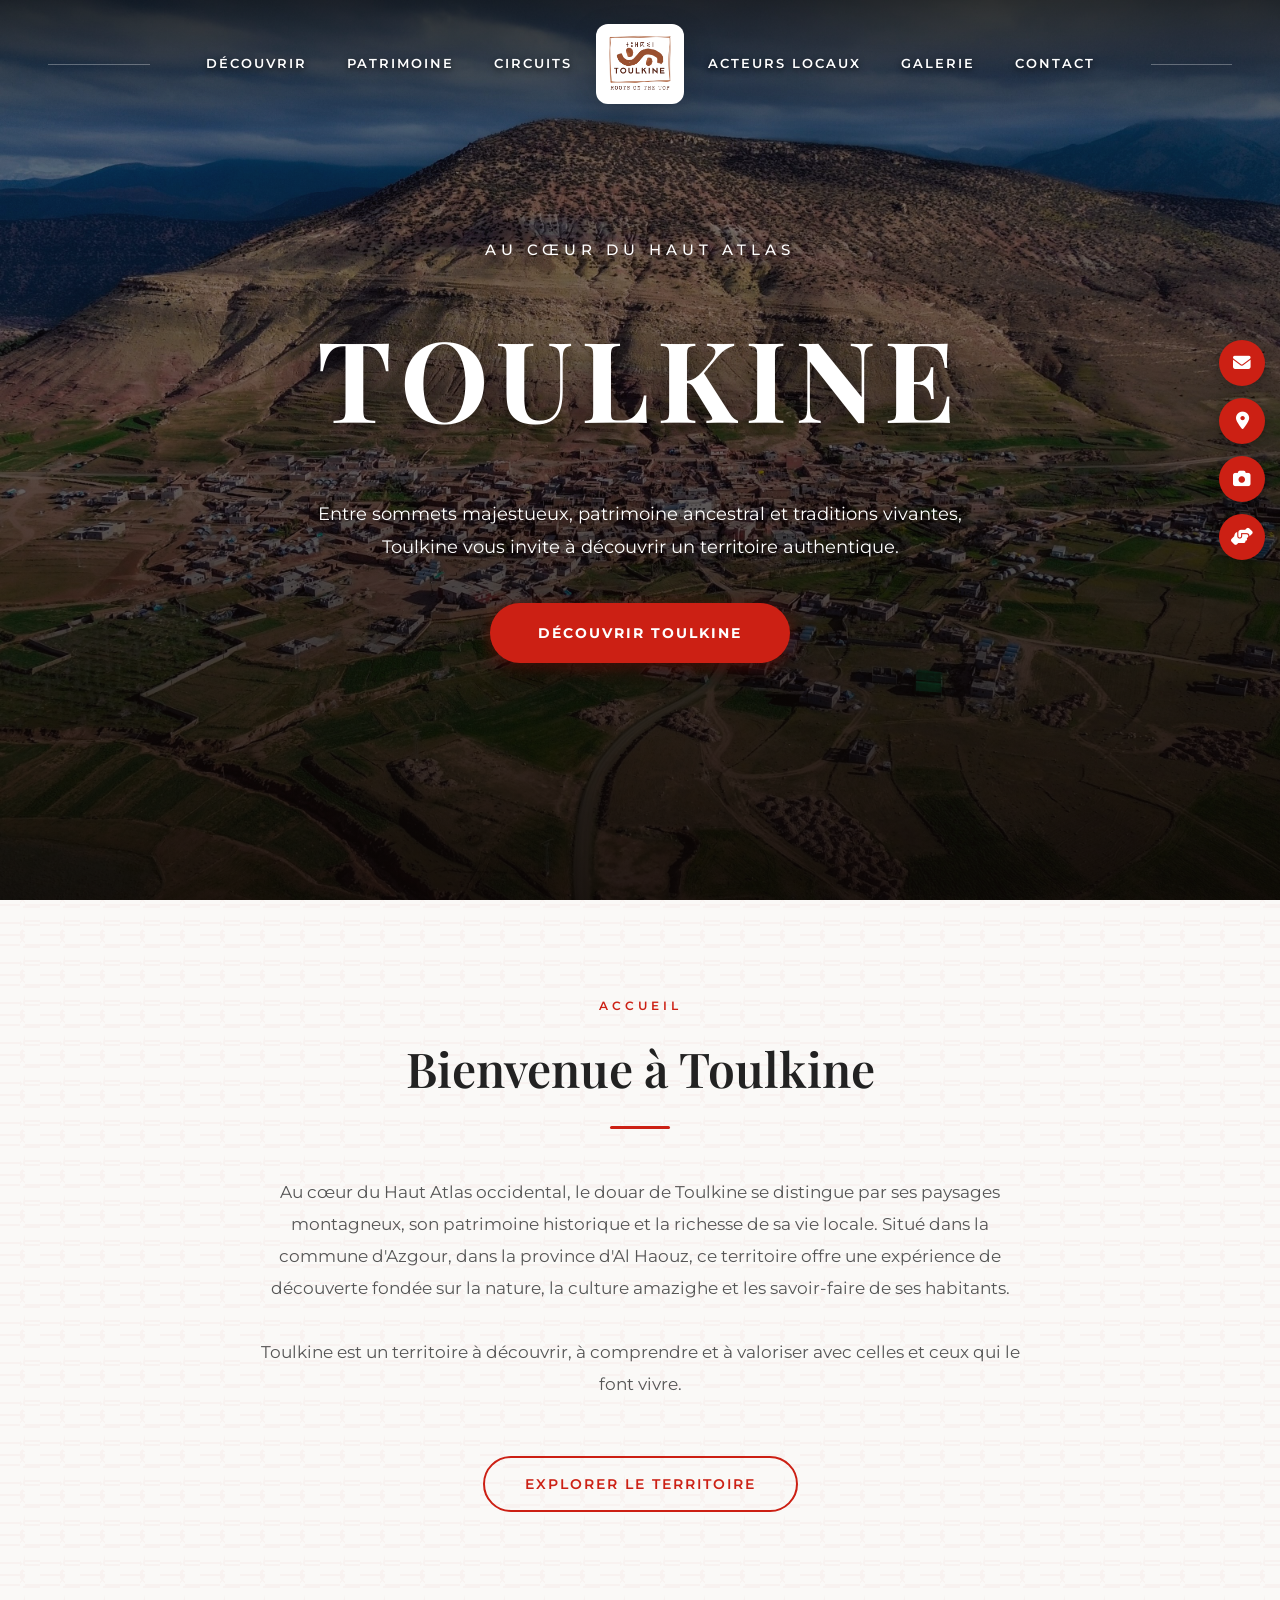
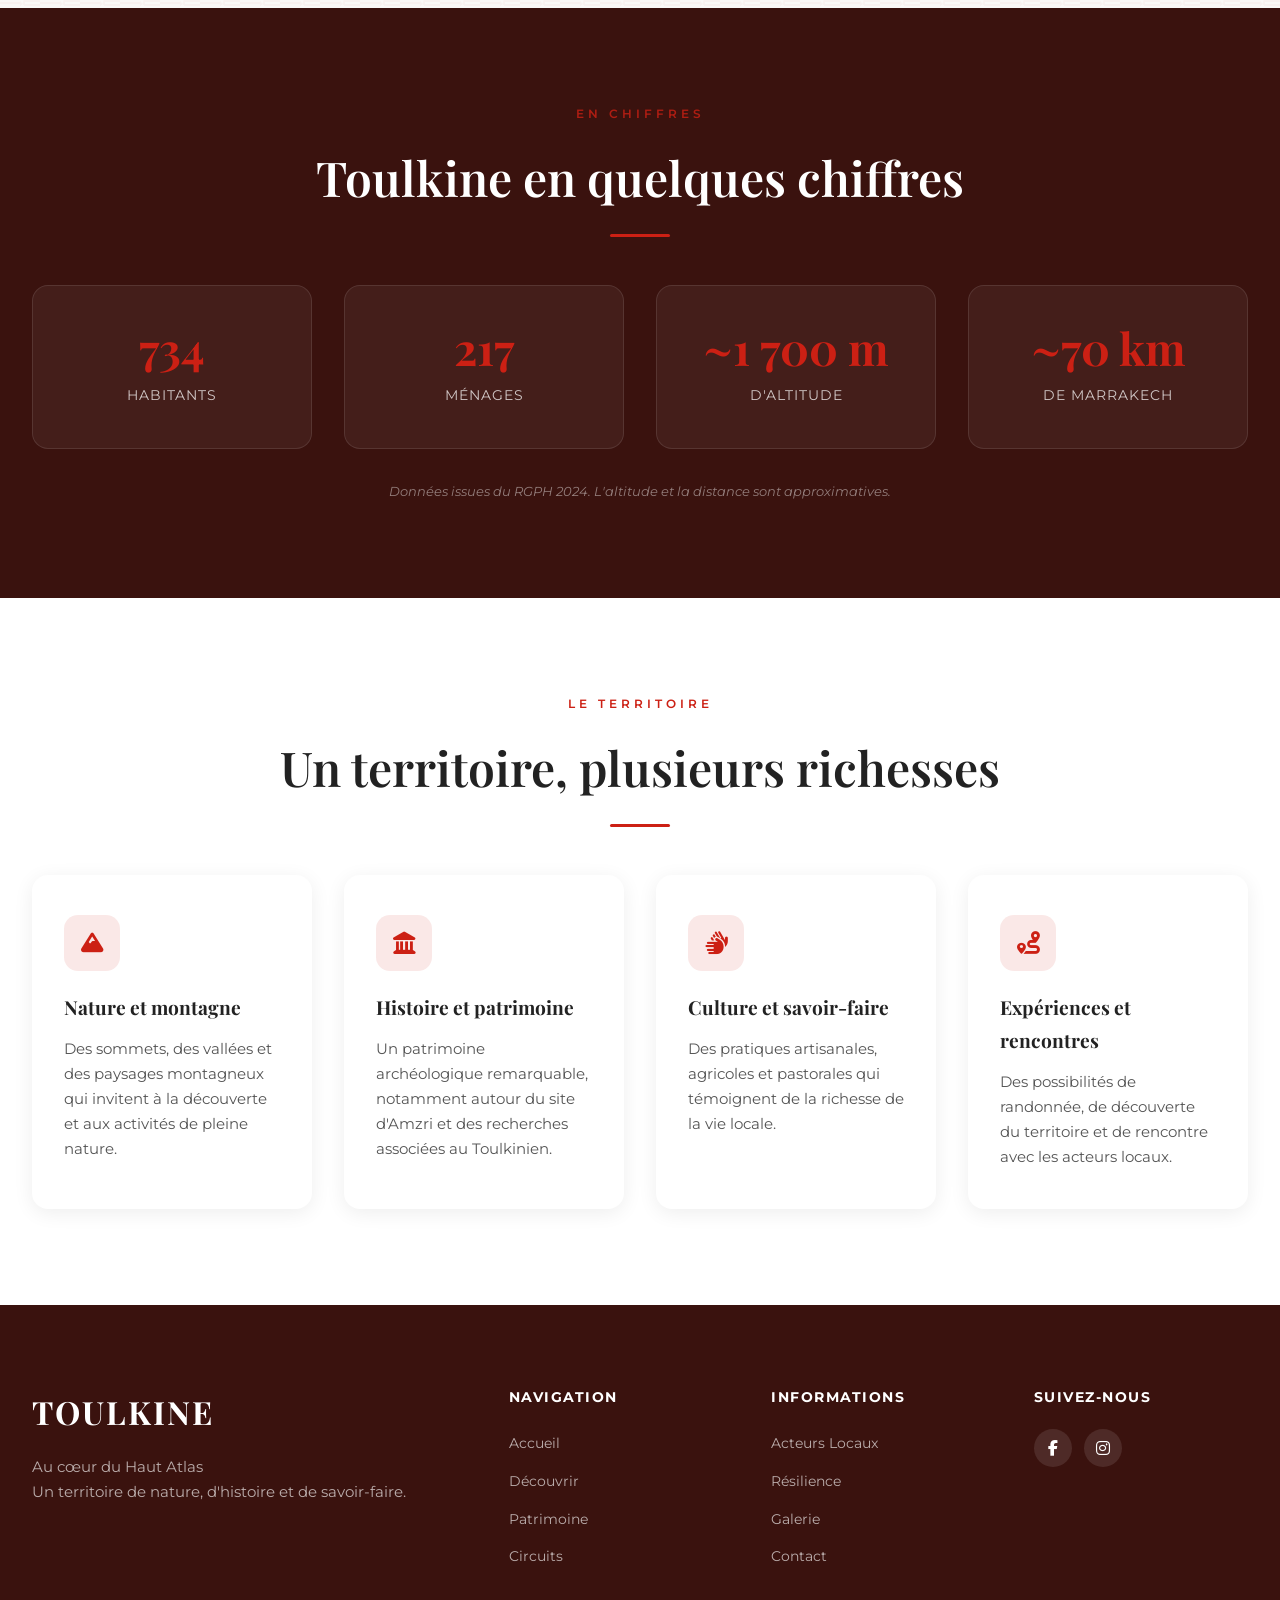
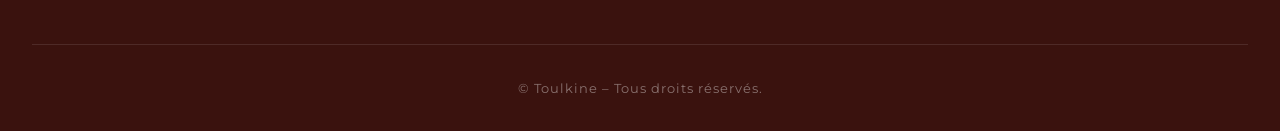
==== index.html @ 603f94a1 "Revert heavy text shadows on TOULKINE and hero texts back to original natural look" ====
<!DOCTYPE html>
<html lang="fr">
<head>
    <meta charset="UTF-8">
    <meta name="viewport" content="width=device-width, initial-scale=1.0">
    <title>Toulkine – Au cœur du Haut Atlas</title>
    <link rel="stylesheet" href="css/style.css?v=6">
    <link rel="stylesheet" href="https://cdnjs.cloudflare.com/ajax/libs/font-awesome/6.4.0/css/all.min.css">
</head>
<body>

    <!-- HEADER -->
    <header id="main-header">
        <div class="menu-toggle" id="mobile-menu"><i class="fas fa-bars"></i></div>
        <div class="header-content">
            <nav class="nav-left">
                <hr class="nav-line">
                <a href="decouvrir.html">Découvrir</a>
                <a href="patrimoine.html">Patrimoine</a>
                <a href="circuits.html">Circuits</a>
            </nav>
            <div class="logo-center">
                <a href="index.html"><img src="images/logo.png" alt="Logo Toulkine"></a>
            </div>
            <nav class="nav-right">
                <a href="acteurs.html">Acteurs Locaux</a>
                <a href="gallery.html">Galerie</a>
                <a href="contact.html">Contact</a>
                <hr class="nav-line">
            </nav>
        </div>
    </header>

    <!-- SIDE MENU -->
    <div class="side-menu">
        <a href="contact.html" title="Contact"><i class="fas fa-envelope"></i></a>
        <a href="contact.html" title="Localisation"><i class="fas fa-map-marker-alt"></i></a>
        <a href="gallery.html" title="Galerie"><i class="fas fa-camera"></i></a>
        <a href="acteurs.html" title="Coopératives"><i class="fas fa-hands-helping"></i></a>
    </div>

    <main>

        <!-- HERO -->
        <section class="hero">
            <div class="hero-content">
                <p class="hero-eyebrow">Au cœur du Haut Atlas</p>
                <h1>TOULKINE</h1>
                <p class="hero-subtitle">Entre sommets majestueux, patrimoine ancestral et traditions vivantes, Toulkine vous invite à découvrir un territoire authentique.</p>
                <a href="decouvrir.html" class="hero-btn">DÉCOUVRIR TOULKINE</a>
            </div>
        </section>

        <!-- BIENVENUE -->
        <section class="section-full pattern-bg">
            <div class="container">
                <div class="intro-block">
                    <span class="section-label">Accueil</span>
                    <h2 class="section-title">Bienvenue à Toulkine</h2>
                    <p class="lead-text">Au cœur du Haut Atlas occidental, le douar de Toulkine se distingue par ses paysages montagneux, son patrimoine historique et la richesse de sa vie locale. Situé dans la commune d'Azgour, dans la province d'Al Haouz, ce territoire offre une expérience de découverte fondée sur la nature, la culture amazighe et les savoir-faire de ses habitants.</p>
                    <p class="lead-text">Toulkine est un territoire à découvrir, à comprendre et à valoriser avec celles et ceux qui le font vivre.</p>
                    <a href="decouvrir.html" class="btn-outline">Explorer le territoire</a>
                </div>
            </div>
        </section>

        <!-- CHIFFRES -->
        <section class="section-full section-dark">
            <div class="container">
                <span class="section-label light">En chiffres</span>
                <h2 class="section-title light">Toulkine en quelques chiffres</h2>
                <div class="stats-grid">
                    <div class="stat-card">
                        <span class="stat-number">734</span>
                        <span class="stat-label">habitants</span>
                    </div>
                    <div class="stat-card">
                        <span class="stat-number">217</span>
                        <span class="stat-label">ménages</span>
                    </div>
                    <div class="stat-card">
                        <span class="stat-number">~1 700 m</span>
                        <span class="stat-label">d'altitude</span>
                    </div>
                    <div class="stat-card">
                        <span class="stat-number">~70 km</span>
                        <span class="stat-label">de Marrakech</span>
                    </div>
                </div>
                <p class="stats-note">Données issues du RGPH 2024. L'altitude et la distance sont approximatives.</p>
            </div>
        </section>

        <!-- RICHESSES -->
        <section class="section-full">
            <div class="container">
                <span class="section-label">Le territoire</span>
                <h2 class="section-title">Un territoire, plusieurs richesses</h2>
                <div class="richesses-grid">
                    <a href="decouvrir.html" class="richesse-card">
                        <div class="richesse-icon"><i class="fas fa-mountain"></i></div>
                        <h3>Nature et montagne</h3>
                        <p>Des sommets, des vallées et des paysages montagneux qui invitent à la découverte et aux activités de pleine nature.</p>
                    </a>
                    <a href="patrimoine.html" class="richesse-card">
                        <div class="richesse-icon"><i class="fas fa-landmark"></i></div>
                        <h3>Histoire et patrimoine</h3>
                        <p>Un patrimoine archéologique remarquable, notamment autour du site d'Amzri et des recherches associées au Toulkinien.</p>
                    </a>
                    <a href="acteurs.html" class="richesse-card">
                        <div class="richesse-icon"><i class="fas fa-hands"></i></div>
                        <h3>Culture et savoir-faire</h3>
                        <p>Des pratiques artisanales, agricoles et pastorales qui témoignent de la richesse de la vie locale.</p>
                    </a>
                    <a href="circuits.html" class="richesse-card">
                        <div class="richesse-icon"><i class="fas fa-route"></i></div>
                        <h3>Expériences et rencontres</h3>
                        <p>Des possibilités de randonnée, de découverte du territoire et de rencontre avec les acteurs locaux.</p>
                    </a>
                </div>
            </div>
        </section>

    </main>

    <!-- FOOTER -->
    <footer class="site-footer">
        <div class="footer-container">
            <div class="footer-brand">
                <h2 class="footer-logo">TOULKINE</h2>
                <p>Au cœur du Haut Atlas<br>Un territoire de nature, d'histoire et de savoir-faire.</p>
            </div>
            <div class="footer-links">
                <h3>Navigation</h3>
                <ul>
                    <li><a href="index.html">Accueil</a></li>
                    <li><a href="decouvrir.html">Découvrir</a></li>
                    <li><a href="patrimoine.html">Patrimoine</a></li>
                    <li><a href="circuits.html">Circuits</a></li>
                </ul>
            </div>
            <div class="footer-links">
                <h3>Informations</h3>
                <ul>
                    <li><a href="acteurs.html">Acteurs Locaux</a></li>
                    <li><a href="resilience.html">Résilience</a></li>
                    <li><a href="gallery.html">Galerie</a></li>
                    <li><a href="contact.html">Contact</a></li>
                </ul>
            </div>
            <div class="footer-social">
                <h3>Suivez-nous</h3>
                <div class="social-icons">
                    <a href="#"><i class="fab fa-facebook-f"></i></a>
                    <a href="#"><i class="fab fa-instagram"></i></a>
                </div>
            </div>
        </div>
        <div class="footer-bottom">
            <p>&copy; Toulkine – Tous droits réservés.</p>
        </div>
    </footer>

    <script src="js/script.js"></script>
</body>
</html>
---- css/style.css ----
/* --- Toulkine Design System V3 --- */
@import url('https://fonts.googleapis.com/css2?family=Playfair+Display:wght@400;500;600;700&family=Montserrat:wght@300;400;500;600;700&display=swap');

:root {
  --color-primary: #cc2014;
  --color-primary-dark: #a0170e;
  --color-bg: #FFFFFF;
  --color-surface: #F9F8F6;
  --color-text: #222222;
  --color-text-light: #555555;
  --color-white: #FFFFFF;
  --color-dark: #1a1a1a;
  --font-heading: 'Playfair Display', serif;
  --font-body: 'Montserrat', sans-serif;
}

* { margin: 0; padding: 0; box-sizing: border-box; }

body {
  font-family: var(--font-body);
  color: var(--color-text);
  background-color: var(--color-bg);
  line-height: 1.7;
  -webkit-font-smoothing: antialiased;
}

a { text-decoration: none; color: inherit; transition: all 0.3s ease; }

img { max-width: 100%; display: block; }

/* ===========================
   PATTERN BACKGROUND
=========================== */
.pattern-bg {
  background-color: #faf9f7;
  background-image: url("data:image/svg+xml,%3Csvg width='40' height='40' viewBox='0 0 40 40' xmlns='http://www.w3.org/2000/svg'%3E%3Cpath d='M20 20.5V18H0v-2h20v-2.5L22.5 16 25 13.5V8h-2V6h2V3.5L22.5 1 20 3.5V6H0V4h20V1.5L22.5 -1 25 1.5V6h15V4H25v2h15v2H25v5.5L22.5 16 20 13.5V16H0v2h20v2.5L22.5 24 25 26.5V32h-2v2h2v2.5L22.5 41 20 38.5V36H0v-2h20v-2.5L22.5 29 25 31.5V26h15v-2H25v-2h15v-2H25v-5.5L22.5 24 20 26.5V24H0v-2h20z' fill='%23cc2014' fill-opacity='0.03' fill-rule='evenodd'/%3E%3C/svg%3E");
}

/* ===========================
   SECTION DARK
=========================== */
.section-dark {
  background-color: #3A120E;
  color: var(--color-white);
}

/* ===========================
   HEADER
=========================== */
header {
  position: absolute;
  top: 0;
  width: 100%;
  z-index: 1000;
  background: linear-gradient(to bottom, rgba(0,0,0,0.65) 0%, rgba(0,0,0,0.2) 75%, transparent 100%);
  padding: 1.5rem 0;
}

header.solid-header {
  background: #111;
  position: relative;
}

.header-content {
  display: flex;
  justify-content: center;
  align-items: center;
  max-width: 1400px;
  margin: 0 auto;
  padding: 0 2rem;
  gap: 1.5rem;
}

.nav-left, .nav-right {
  display: flex;
  align-items: center;
  gap: 2.5rem;
  flex: 1;
}

.nav-left { justify-content: flex-end; }
.nav-right { justify-content: flex-start; }

.nav-line {
  flex-grow: 1;
  border: none;
  border-top: 1px solid rgba(255,255,255,0.3);
  margin: 0 1rem;
}

.nav-left a, .nav-right a {
  color: var(--color-white);
  text-transform: uppercase;
  font-size: 0.8rem;
  letter-spacing: 2px;
  font-weight: 600;
  position: relative;
  white-space: nowrap;
  text-shadow: 0 2px 6px rgba(0, 0, 0, 0.8);
}

.nav-left a:hover, .nav-right a:hover { color: var(--color-primary); }

.logo-center img {
  height: 80px;
  background: var(--color-white);
  padding: 8px 12px;
  border-radius: 12px;
  box-shadow: 0 10px 30px rgba(0,0,0,0.2);
  transition: transform 0.4s ease;
  display: block;
}

.logo-center img:hover { transform: scale(1.05); }

/* ===========================
   SIDE MENU
=========================== */
.side-menu {
  position: fixed;
  right: 15px;
  top: 50%;
  transform: translateY(-50%);
  display: flex;
  flex-direction: column;
  gap: 12px;
  z-index: 1000;
}

.side-menu a {
  background-color: var(--color-primary);
  color: var(--color-white);
  width: 46px;
  height: 46px;
  display: flex;
  align-items: center;
  justify-content: center;
  border-radius: 50%;
  font-size: 1.1rem;
  box-shadow: 0 4px 15px rgba(0,0,0,0.3);
  transition: transform 0.2s ease, background-color 0.2s;
}

.side-menu a:hover {
  transform: scale(1.1);
  background-color: var(--color-primary-dark);
}

/* ===========================
   HERO
=========================== */
.hero {
  height: 100vh;
  display: flex;
  align-items: center;
  justify-content: center;
  position: relative;
  /* Original hero: url('https://upload.wikimedia.org/wikipedia/commons/d/db/Panorama_Djebel_el_Kest.jpg') */
  background: url('../images/home.jpeg') center/cover no-repeat;
}

.hero::after {
  content: '';
  position: absolute;
  inset: 0;
  background: linear-gradient(
    to bottom,
    rgba(12, 6, 5, 0.45) 0%,
    rgba(12, 6, 5, 0.5) 35%,
    rgba(12, 6, 5, 0.7) 65%,
    rgba(12, 6, 5, 0.88) 100%
  );
}

.hero-content {
  position: relative;
  z-index: 2;
  text-align: center;
  padding: 0 1.5rem;
}

.hero-eyebrow {
  color: #FFFFFF;
  font-size: 0.95rem;
  letter-spacing: 5px;
  text-transform: uppercase;
  margin-bottom: 1.2rem;
  display: block;
  font-weight: 500;
  text-shadow: 0 2px 10px rgba(0, 0, 0, 0.4);
}

.hero h1 {
  font-size: 7rem;
  color: var(--color-white);
  font-family: var(--font-heading);
  font-weight: 700;
  letter-spacing: 8px;
  margin-bottom: 1.5rem;
  text-shadow: 0 5px 25px rgba(0, 0, 0, 0.5);
}

.hero-subtitle {
  color: #FFFFFF;
  font-size: 1.15rem;
  max-width: 700px;
  margin: 0 auto 2.5rem;
  line-height: 1.8;
  font-weight: 400;
  text-shadow: 0 2px 15px rgba(0, 0, 0, 0.4);
}

.hero-btn {
  display: inline-block;
  background-color: var(--color-primary);
  color: var(--color-white);
  padding: 1.1rem 3rem;
  border-radius: 50px;
  font-size: 0.9rem;
  text-transform: uppercase;
  font-weight: 700;
  letter-spacing: 2px;
  box-shadow: 0 10px 25px rgba(0, 0, 0, 0.5), 0 4px 15px rgba(204, 32, 20, 0.5);
  transition: all 0.3s ease;
}

.hero-btn:hover {
  transform: translateY(-3px);
  background-color: var(--color-primary-dark);
  color: var(--color-white);
}

/* ===========================
   PAGE HERO (inner pages)
=========================== */
.page-hero {
  min-height: 50vh;
  display: flex;
  align-items: flex-end;
  position: relative;
  background-size: cover;
  background-position: center;
}

.page-hero::after {
  content: '';
  position: absolute;
  inset: 0;
  background: linear-gradient(to top, rgba(0,0,0,0.75) 0%, rgba(0,0,0,0.2) 100%);
}

.page-hero-dark::after {
  background: linear-gradient(to top, rgba(26,26,26,0.9) 0%, rgba(0,0,0,0.3) 100%);
}

.page-hero-content {
  position: relative;
  z-index: 2;
  padding: 4rem 2rem;
  max-width: 900px;
  margin: 0 auto;
  width: 100%;
  text-align: center;
}

.page-hero-content h1 {
  font-family: var(--font-heading);
  font-size: 4rem;
  color: var(--color-white);
  margin-bottom: 0.75rem;
  text-shadow: 0 2px 15px rgba(0,0,0,0.4);
}

.page-hero-content p {
  color: rgba(255,255,255,0.85);
  font-size: 1.1rem;
  letter-spacing: 1px;
}

/* ===========================
   SECTION LABEL
=========================== */
.section-label {
  display: block;
  text-align: center;
  font-size: 0.75rem;
  letter-spacing: 4px;
  text-transform: uppercase;
  color: var(--color-primary);
  margin-bottom: 0.75rem;
  font-weight: 600;
}

.section-label.light {
  color: rgba(204,32,20,0.8);
}

/* ===========================
   SECTIONS & CONTAINERS
=========================== */
.section-full { padding: 6rem 2rem; }

.container {
  max-width: 1300px;
  margin: 0 auto;
}

.text-center-section {
  text-align: center;
}

.section-title {
  text-align: center;
  font-size: 3rem;
  color: var(--color-text);
  margin-bottom: 3rem;
  font-family: var(--font-heading);
  font-weight: 600;
  position: relative;
}

.section-title::after {
  content: '';
  display: block;
  width: 60px;
  height: 3px;
  background: var(--color-primary);
  margin: 1rem auto 0;
  border-radius: 2px;
}

.section-title.light { color: var(--color-white); }
.section-title.light::after { background: var(--color-primary); }

.lead-text {
  font-size: 1.05rem;
  color: var(--color-text-light);
  max-width: 780px;
  margin: 0 auto 2rem;
  line-height: 1.9;
  text-align: center;
}

.light-text { color: rgba(255,255,255,0.8); }

/* ===========================
   INTRO BLOCK (home)
=========================== */
.intro-block {
  text-align: center;
  max-width: 800px;
  margin: 0 auto;
}

.btn-outline {
  display: inline-block;
  border: 2px solid var(--color-primary);
  color: var(--color-primary);
  padding: 0.9rem 2.5rem;
  border-radius: 50px;
  font-size: 0.85rem;
  text-transform: uppercase;
  letter-spacing: 2px;
  font-weight: 600;
  margin-top: 1.5rem;
  transition: all 0.3s;
}

.btn-outline:hover {
  background: var(--color-primary);
  color: white;
}

/* ===========================
   STATS GRID
=========================== */
.stats-grid {
  display: grid;
  grid-template-columns: repeat(4, 1fr);
  gap: 2rem;
  margin-bottom: 2rem;
}

.stat-card {
  text-align: center;
  padding: 2.5rem 1.5rem;
  border: 1px solid rgba(255,255,255,0.1);
  border-radius: 16px;
  background: rgba(255,255,255,0.05);
}

.stat-number {
  display: block;
  font-family: var(--font-heading);
  font-size: 2.8rem;
  font-weight: 700;
  color: var(--color-primary);
  line-height: 1;
  margin-bottom: 0.75rem;
}

.stat-label {
  display: block;
  color: rgba(255,255,255,0.75);
  font-size: 0.9rem;
  letter-spacing: 1px;
  text-transform: uppercase;
}

.stats-note {
  text-align: center;
  color: rgba(255,255,255,0.45);
  font-size: 0.8rem;
  margin-top: 1rem;
  font-style: italic;
}

/* ===========================
   RICHESSES GRID (4-col cards)
=========================== */
.richesses-grid {
  display: grid;
  grid-template-columns: repeat(4, 1fr);
  gap: 2rem;
}

.richesse-card {
  background: var(--color-white);
  border-radius: 16px;
  padding: 2.5rem 2rem;
  box-shadow: 0 4px 20px rgba(0,0,0,0.07);
  transition: transform 0.3s, box-shadow 0.3s;
  text-decoration: none;
  color: var(--color-text);
  display: block;
}

.richesse-card:hover {
  transform: translateY(-6px);
  box-shadow: 0 12px 35px rgba(0,0,0,0.12);
  color: var(--color-text);
}

.richesse-card.dark-richesse {
  background: rgba(255,255,255,0.05);
  border: 1px solid rgba(255,255,255,0.08);
  color: var(--color-white);
}

.richesse-card.dark-richesse:hover {
  background: rgba(255,255,255,0.1);
  color: var(--color-white);
}

.richesse-icon {
  width: 56px;
  height: 56px;
  background: rgba(204,32,20,0.1);
  border-radius: 14px;
  display: flex;
  align-items: center;
  justify-content: center;
  margin-bottom: 1.25rem;
  font-size: 1.4rem;
  color: var(--color-primary);
}

.richesse-card h3 {
  font-family: var(--font-heading);
  font-size: 1.2rem;
  margin-bottom: 0.75rem;
  color: inherit;
}

.richesse-card p {
  font-size: 0.95rem;
  color: var(--color-text-light);
  line-height: 1.65;
}

.richesse-card.dark-richesse p {
  color: rgba(255,255,255,0.65);
}

/* ===========================
   TEXT-IMAGE GRID
=========================== */
.text-image-grid {
  display: flex;
  align-items: center;
  gap: 0;
  margin-bottom: 4rem;
}

.text-image-grid.reverse { flex-direction: row-reverse; }

.grid-image {
  flex: 0 0 55%;
  height: 500px;
  overflow: hidden;
  border-radius: 20px;
}

.grid-image img {
  width: 100%;
  height: 100%;
  object-fit: cover;
  transition: transform 0.6s ease;
}

.grid-image:hover img { transform: scale(1.04); }

.grid-text {
  flex: 1;
  background: var(--color-white);
  padding: 3rem;
  border-radius: 20px;
  box-shadow: 0 10px 40px rgba(0,0,0,0.1);
  margin-left: -60px;
  z-index: 2;
  position: relative;
}

.text-image-grid.reverse .grid-text {
  margin-left: 0;
  margin-right: -60px;
}

.grid-text.dark-card {
  background: #3A120E;
  color: var(--color-white);
}

.grid-text h2 {
  font-family: var(--font-heading);
  font-size: 2rem;
  margin-bottom: 1.25rem;
  color: inherit;
}

.grid-text p {
  font-size: 1rem;
  color: var(--color-text-light);
  line-height: 1.8;
  margin-bottom: 1rem;
}

.grid-text.dark-card p { color: rgba(255,255,255,0.75); }

/* ===========================
   SOMMETS LIST
=========================== */
.sommets-list {
  display: grid;
  grid-template-columns: repeat(auto-fit, minmax(220px, 1fr));
  gap: 1.25rem;
  margin: 2.5rem 0;
}

.sommet-item {
  display: flex;
  align-items: flex-start;
  gap: 1rem;
  background: var(--color-white);
  border-radius: 12px;
  padding: 1.25rem 1.5rem;
  box-shadow: 0 2px 12px rgba(0,0,0,0.06);
}

.sommet-item i {
  color: var(--color-primary);
  font-size: 1.1rem;
  margin-top: 3px;
  flex-shrink: 0;
}

.sommet-item div { display: flex; flex-direction: column; }
.sommet-item strong { font-size: 1rem; color: var(--color-text); }
.sommet-item span { font-size: 0.85rem; color: var(--color-text-light); }

/* ===========================
   CAVE GALLERY
=========================== */
.cave-gallery {
  display: grid;
  grid-template-columns: repeat(4, 1fr);
  gap: 1rem;
  margin: 3rem 0;
}

.cave-item {
  border-radius: 12px;
  overflow: hidden;
  aspect-ratio: 1;
}

.cave-item img {
  width: 100%;
  height: 100%;
  object-fit: cover;
  transition: transform 0.4s;
}

.cave-item:hover img { transform: scale(1.06); }

/* ===========================
   INFO BOX
=========================== */
.info-box {
  display: flex;
  gap: 1rem;
  align-items: flex-start;
  background: rgba(204,32,20,0.06);
  border-left: 4px solid var(--color-primary);
  border-radius: 8px;
  padding: 1.25rem 1.5rem;
}

.info-box i {
  color: var(--color-primary);
  font-size: 1.2rem;
  flex-shrink: 0;
  margin-top: 2px;
}

.info-box p {
  font-size: 0.9rem;
  color: var(--color-text-light);
  line-height: 1.65;
  margin: 0;
}

/* ===========================
   CIRCUIT CARDS
=========================== */
.circuit-placeholder-grid {
  display: grid;
  grid-template-columns: repeat(3, 1fr);
  gap: 2rem;
  margin: 3rem 0;
}

.circuit-card {
  background: var(--color-white);
  border-radius: 20px;
  padding: 2.5rem 2rem;
  box-shadow: 0 4px 20px rgba(0,0,0,0.07);
  position: relative;
  text-align: center;
  transition: transform 0.3s;
}

.circuit-card:hover { transform: translateY(-6px); }

.circuit-badge {
  position: absolute;
  top: 1.25rem;
  right: 1.25rem;
  background: var(--color-primary);
  color: white;
  font-size: 0.72rem;
  letter-spacing: 1px;
  text-transform: uppercase;
  padding: 4px 10px;
  border-radius: 20px;
  font-weight: 600;
}

.circuit-icon {
  width: 64px;
  height: 64px;
  background: rgba(204,32,20,0.08);
  border-radius: 50%;
  display: flex;
  align-items: center;
  justify-content: center;
  font-size: 1.6rem;
  color: var(--color-primary);
  margin: 0 auto 1.5rem;
}

.circuit-card h3 {
  font-family: var(--font-heading);
  font-size: 1.3rem;
  margin-bottom: 0.75rem;
  color: var(--color-text);
}

.circuit-card p {
  font-size: 0.95rem;
  color: var(--color-text-light);
  margin-bottom: 1.5rem;
}

.circuit-meta {
  display: flex;
  flex-direction: column;
  gap: 0.5rem;
  font-size: 0.85rem;
  color: var(--color-text-light);
  text-align: left;
  border-top: 1px solid #eee;
  padding-top: 1.25rem;
}

.circuit-meta span { display: flex; align-items: center; gap: 0.6rem; }
.circuit-meta i { color: var(--color-primary); width: 14px; }

/* ===========================
   EXPERIENCES GRID
=========================== */
.experiences-grid {
  display: grid;
  grid-template-columns: repeat(2, 1fr);
  gap: 2rem;
}

.experience-item {
  border-radius: 20px;
  overflow: hidden;
  position: relative;
}

.experience-img {
  height: 260px;
  background-size: cover;
  background-position: center;
  transition: transform 0.5s;
}

.experience-item:hover .experience-img { transform: scale(1.03); }

.experience-content {
  background: rgba(255,255,255,0.05);
  border: 1px solid rgba(255,255,255,0.08);
  padding: 2rem;
}

.experience-content h3 {
  font-family: var(--font-heading);
  font-size: 1.3rem;
  color: var(--color-white);
  margin-bottom: 0.75rem;
}

.experience-content p {
  font-size: 0.95rem;
  color: rgba(255,255,255,0.7);
  line-height: 1.65;
}

/* ===========================
   PRODUCT LIST
=========================== */
.product-list {
  list-style: none;
  margin-top: 1.25rem;
  display: flex;
  flex-direction: column;
  gap: 0.6rem;
}

.product-list li {
  display: flex;
  align-items: center;
  gap: 0.75rem;
  font-size: 0.95rem;
  color: var(--color-text-light);
}

.product-list li i {
  color: var(--color-primary);
  font-size: 0.85rem;
  flex-shrink: 0;
}

.product-list.light li { color: rgba(255,255,255,0.8); }

/* ===========================
   PRODUCT GALLERY
=========================== */
.product-gallery {
  display: grid;
  grid-template-columns: repeat(5, 1fr);
  gap: 1rem;
  margin-top: 3rem;
}

.product-gallery.dark-gallery { }

.product-img {
  border-radius: 12px;
  overflow: hidden;
  aspect-ratio: 1;
}

.product-img img {
  width: 100%;
  height: 100%;
  object-fit: cover;
  transition: transform 0.4s;
}

.product-img:hover img { transform: scale(1.07); }

/* ===========================
   BENTO GALLERY
=========================== */
.bento-gallery {
  display: grid;
  grid-template-columns: repeat(3, 1fr);
  grid-auto-rows: 280px;
  grid-auto-flow: dense;
  gap: 1rem;
  margin-top: 2.5rem;
}

.bento-item {
  border-radius: 14px;
  overflow: hidden;
  position: relative;
}

.bento-item img {
  width: 100%;
  height: 100%;
  object-fit: cover;
  transition: transform 0.5s ease;
}

.bento-item:hover img { transform: scale(1.06); }

.bento-large {
  grid-column: span 2;
  grid-row: span 2;
}

.bento-wide { grid-column: span 2; }
.bento-tall { grid-row: span 2; }

/* ===========================
   CONTACT & MAP
=========================== */
.contact-map-grid {
  display: grid;
  grid-template-columns: 1fr 1fr;
  gap: 2.5rem;
  align-items: start;
}

.contact-box {
  background: var(--color-white);
  border-radius: 20px;
  padding: 3rem;
  box-shadow: 0 8px 40px rgba(0,0,0,0.08);
}

.map-card {
  background: var(--color-white);
  border-radius: 20px;
  padding: 3rem;
  box-shadow: 0 8px 40px rgba(0,0,0,0.08);
}

.contact-box-title {
  font-family: var(--font-heading);
  font-size: 2rem;
  margin-bottom: 1rem;
  color: var(--color-text);
}

.contact-box-desc {
  color: var(--color-text-light);
  font-size: 0.95rem;
  margin-bottom: 2rem;
  line-height: 1.7;
}

.form-control {
  display: block;
  width: 100%;
  padding: 1rem 1.25rem;
  border: 1.5px solid #e0e0e0;
  border-radius: 10px;
  font-family: var(--font-body);
  font-size: 0.95rem;
  color: var(--color-text);
  margin-bottom: 1.1rem;
  transition: border-color 0.3s;
  background: #fafafa;
}

.form-control:focus {
  outline: none;
  border-color: var(--color-primary);
  background: white;
}

textarea.form-control {
  min-height: 130px;
  resize: vertical;
}

.btn-submit {
  width: 100%;
  background: var(--color-primary);
  color: white;
  border: none;
  padding: 1.1rem;
  border-radius: 10px;
  font-family: var(--font-body);
  font-size: 1rem;
  font-weight: 700;
  letter-spacing: 1px;
  text-transform: uppercase;
  cursor: pointer;
  transition: background 0.3s, transform 0.2s;
}

.btn-submit:hover {
  background: var(--color-primary-dark);
  transform: translateY(-2px);
}

.location-info {
  display: flex;
  flex-direction: column;
  gap: 1.25rem;
  margin-bottom: 1.75rem;
}

.location-item {
  display: flex;
  gap: 1rem;
  align-items: flex-start;
}

.location-item i {
  color: var(--color-primary);
  font-size: 1.1rem;
  margin-top: 3px;
  flex-shrink: 0;
}

.location-item div {
  display: flex;
  flex-direction: column;
  gap: 2px;
}

.location-item strong {
  font-size: 0.95rem;
  color: var(--color-text);
}

.location-item span {
  font-size: 0.88rem;
  color: var(--color-text-light);
}

.map-frame {
  border-radius: 12px;
  overflow: hidden;
  margin-bottom: 1.25rem;
}

.map-buttons {
  display: flex;
  gap: 1rem;
}

.btn-map {
  display: inline-flex;
  align-items: center;
  gap: 0.5rem;
  background: var(--color-primary);
  color: white;
  padding: 0.75rem 1.5rem;
  border-radius: 8px;
  font-size: 0.85rem;
  font-weight: 600;
  transition: background 0.3s;
}

.btn-map:hover {
  background: var(--color-primary-dark);
  color: white;
}

/* ===========================
   ITINERARY TIMELINE
=========================== */
.itinerary-timeline {
  position: relative;
  max-width: 700px;
  margin: 0 auto;
  padding-left: 40px;
}

.itinerary-timeline::before {
  content: '';
  position: absolute;
  left: 14px;
  top: 0;
  bottom: 0;
  width: 2px;
  background: rgba(204,32,20,0.4);
}

.timeline-step {
  position: relative;
  margin-bottom: 2.5rem;
  display: flex;
  gap: 1.5rem;
  align-items: flex-start;
}

.timeline-icon {
  position: absolute;
  left: -40px;
  width: 30px;
  height: 30px;
  background: var(--color-primary);
  border-radius: 50%;
  display: flex;
  align-items: center;
  justify-content: center;
  color: white;
  font-size: 0.8rem;
  flex-shrink: 0;
  box-shadow: 0 0 0 4px rgba(204,32,20,0.2);
}

.step-content {
  background: rgba(255,255,255,0.05);
  border: 1px solid rgba(255,255,255,0.08);
  border-radius: 12px;
  padding: 1.25rem 1.5rem;
  flex: 1;
}

.step-content h3 {
  color: var(--color-primary);
  font-size: 1.1rem;
  margin-bottom: 0.4rem;
  font-family: var(--font-heading);
  font-weight: 600;
}

.step-content p {
  font-size: 0.95rem;
  color: rgba(255,255,255,0.7);
  margin: 0;
  line-height: 1.6;
}

/* ===========================
   FOOTER
=========================== */
.site-footer {
  background: #3A120E;
  padding: 5rem 2rem 2rem;
  color: var(--color-white);
}

.footer-container {
  max-width: 1300px;
  margin: 0 auto;
  display: grid;
  grid-template-columns: 2fr 1fr 1fr 1fr;
  gap: 3rem;
  margin-bottom: 4rem;
}

.footer-brand .footer-logo {
  font-family: var(--font-heading);
  font-size: 2rem;
  color: var(--color-white);
  margin-bottom: 1rem;
  letter-spacing: 2px;
}

.footer-brand p {
  color: rgba(255,255,255,0.65);
  font-size: 0.95rem;
  line-height: 1.6;
}

.footer-links h3, .footer-social h3 {
  font-size: 0.9rem;
  margin-bottom: 1.25rem;
  color: var(--color-white);
  text-transform: uppercase;
  letter-spacing: 1.5px;
}

.footer-links ul { list-style: none; }
.footer-links li { margin-bottom: 0.65rem; }

.footer-links a {
  color: rgba(255,255,255,0.65);
  font-size: 0.9rem;
  transition: color 0.3s;
}

.footer-links a:hover { color: var(--color-white); }

.social-icons { display: flex; gap: 0.75rem; }

.social-icons a {
  display: inline-flex;
  align-items: center;
  justify-content: center;
  width: 38px;
  height: 38px;
  background: rgba(255,255,255,0.1);
  border-radius: 50%;
  color: var(--color-white);
  transition: background 0.3s, transform 0.3s;
}

.social-icons a:hover {
  background: var(--color-primary);
  transform: translateY(-3px);
}

.footer-bottom {
  text-align: center;
  padding-top: 2rem;
  border-top: 1px solid rgba(255,255,255,0.1);
  color: rgba(255,255,255,0.4);
  font-size: 0.82rem;
  letter-spacing: 1px;
  max-width: 1300px;
  margin: 0 auto;
}

/* ===========================
   MOBILE MENU TOGGLE
=========================== */
.menu-toggle {
  display: none;
  position: absolute;
  top: 20px;
  right: 20px;
  font-size: 1.6rem;
  color: var(--color-white);
  z-index: 2000;
  cursor: pointer;
}

/* ===========================
   RESPONSIVE – TABLET
=========================== */
@media (max-width: 1100px) {
  .richesses-grid { grid-template-columns: repeat(2, 1fr); }
  .stats-grid { grid-template-columns: repeat(2, 1fr); }
  .experiences-grid { grid-template-columns: 1fr; }
  .circuit-placeholder-grid { grid-template-columns: repeat(2, 1fr); }
  .product-gallery { grid-template-columns: repeat(4, 1fr); }
  .footer-container { grid-template-columns: 1fr 1fr; gap: 2rem; }
  .hero h1 { font-size: 5rem; }
  .nav-line { display: none; }
  .text-image-grid, .text-image-grid.reverse { flex-direction: column; }
  .grid-image { flex: none; width: 100%; height: 380px; }
  .grid-text { margin-left: 0 !important; margin-right: 0 !important; width: 100%; margin-top: -40px; }
  .contact-map-grid { grid-template-columns: 1fr; }
}

/* ===========================
   RESPONSIVE – MOBILE
=========================== */
@media (max-width: 768px) {
  /* Header mobile nav */
  .menu-toggle { display: block; }
  .nav-left, .nav-right { display: none; }

  header.nav-active {
    position: fixed;
    top: 0; left: 0; width: 100%; height: 100vh;
    background: rgba(17,17,17,0.98);
    display: flex;
    flex-direction: column;
    justify-content: center;
    z-index: 1500;
  }

  header.nav-active .header-content {
    flex-direction: column;
    gap: 1.25rem;
  }

  header.nav-active .logo-center { order: -1; margin-bottom: 1.5rem; }

  header.nav-active .nav-left,
  header.nav-active .nav-right {
    display: flex;
    flex-direction: column;
    gap: 1.25rem;
    align-items: center;
  }

  header.nav-active a { font-size: 1.1rem; }

  /* Sections */
  .section-full { padding: 3rem 1.2rem; }
  .hero h1 { font-size: 3rem; letter-spacing: 4px; }
  .hero-subtitle { font-size: 0.95rem; }
  .page-hero-content h1 { font-size: 2.5rem; }
  .section-title { font-size: 2rem; }

  /* Grids */
  .richesses-grid { grid-template-columns: 1fr; gap: 1.25rem; }
  .stats-grid { grid-template-columns: repeat(2, 1fr); gap: 1rem; }
  .cave-gallery { grid-template-columns: repeat(2, 1fr); }
  .product-gallery { grid-template-columns: repeat(2, 1fr); }
  .circuit-placeholder-grid { grid-template-columns: 1fr; }
  .sommets-list { grid-template-columns: 1fr; }

  /* Bento: horizontal carousel on mobile */
  .bento-gallery {
    display: flex;
    overflow-x: auto;
    scroll-snap-type: x mandatory;
    gap: 1rem;
    padding: 0.5rem 0 2rem;
    -ms-overflow-style: none;
    scrollbar-width: none;
  }
  .bento-gallery::-webkit-scrollbar { display: none; }
  .bento-item {
    flex: 0 0 82%;
    height: 320px;
    scroll-snap-align: center;
  }
  .bento-large, .bento-wide, .bento-tall { flex: 0 0 82%; height: 320px; }

  /* Side menu hidden */
  .side-menu { display: none; }

  /* Contact form */
  .contact-box, .map-card { padding: 2rem 1.25rem; }
  .contact-box-title { font-size: 1.6rem; }

  /* Footer */
  .site-footer { padding: 3rem 1.5rem 1.5rem; }
  .footer-container { grid-template-columns: 1fr; gap: 1.5rem; text-align: center; margin-bottom: 2rem; }
  .social-icons { justify-content: center; }

  .text-image-grid { margin-bottom: 2.5rem; }
  .grid-image { height: 260px; }
  .grid-text { padding: 1.75rem 1.25rem; margin-top: -30px; }
}
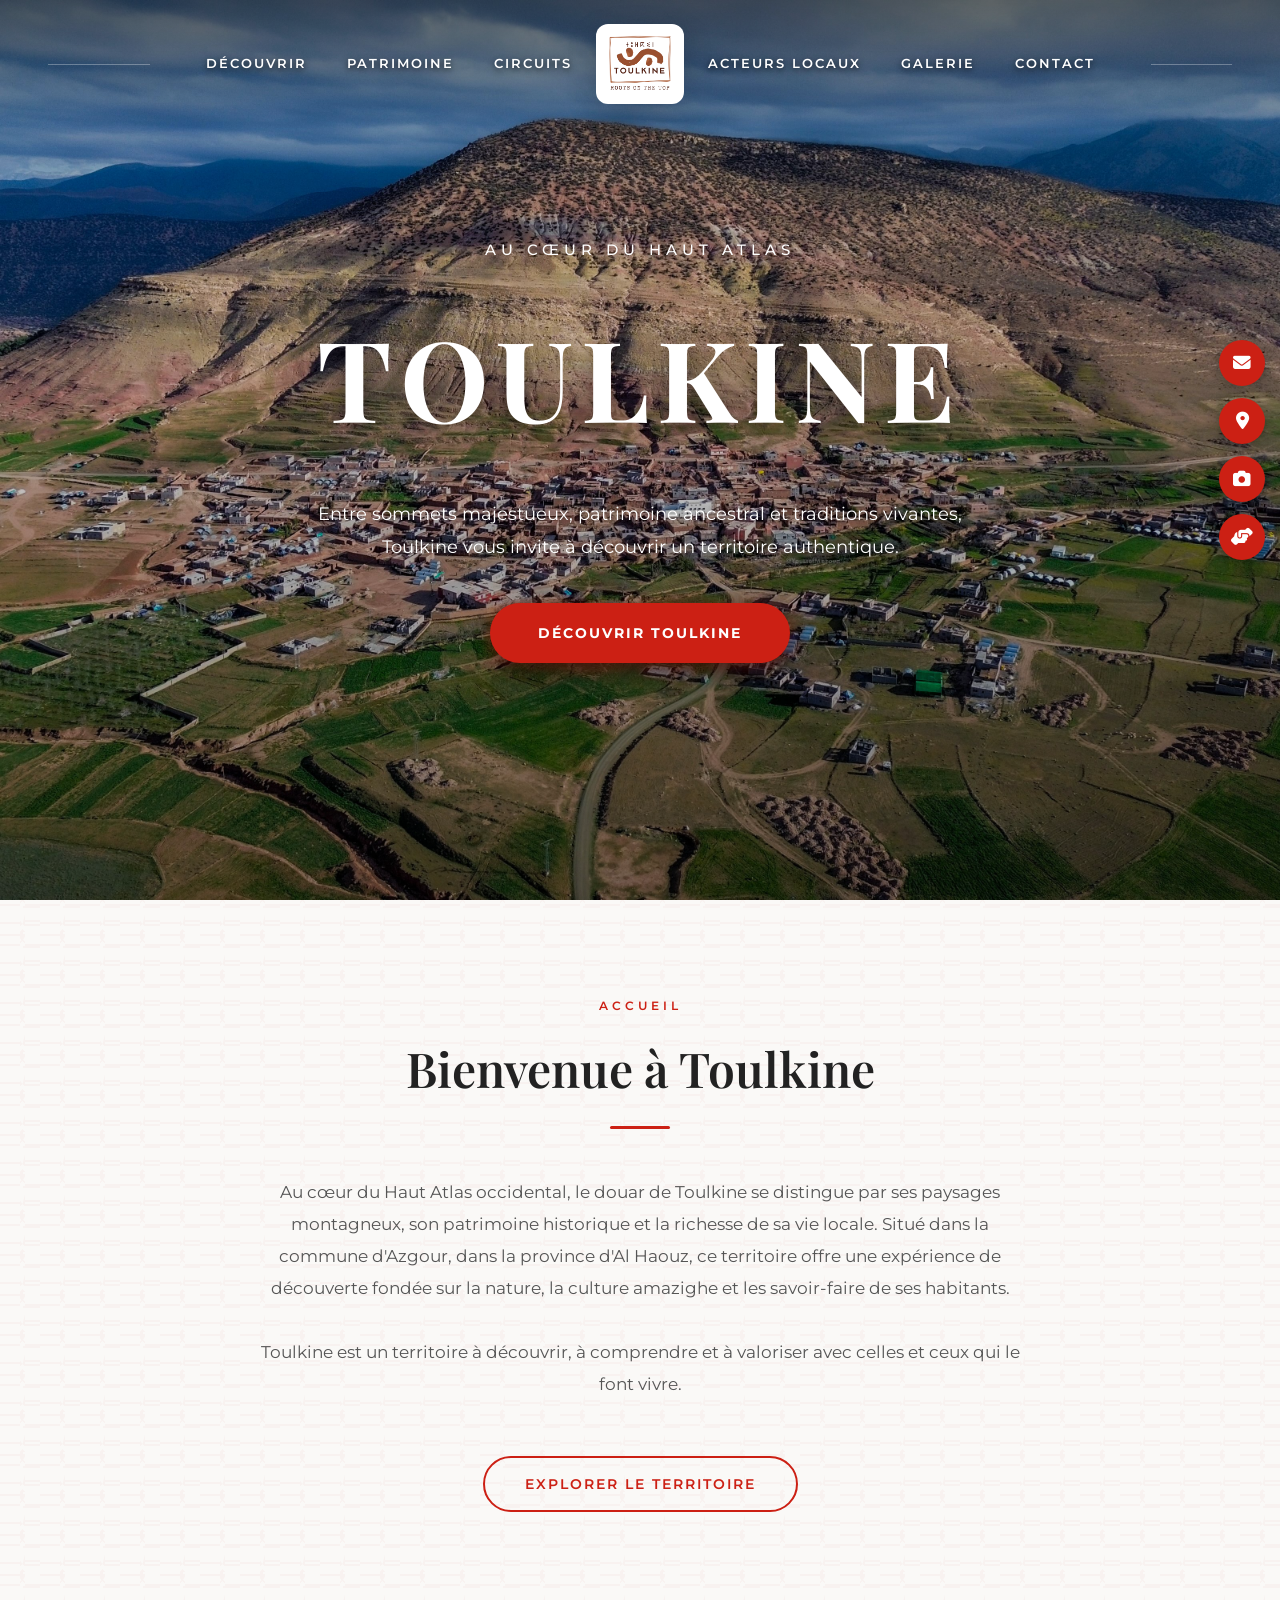
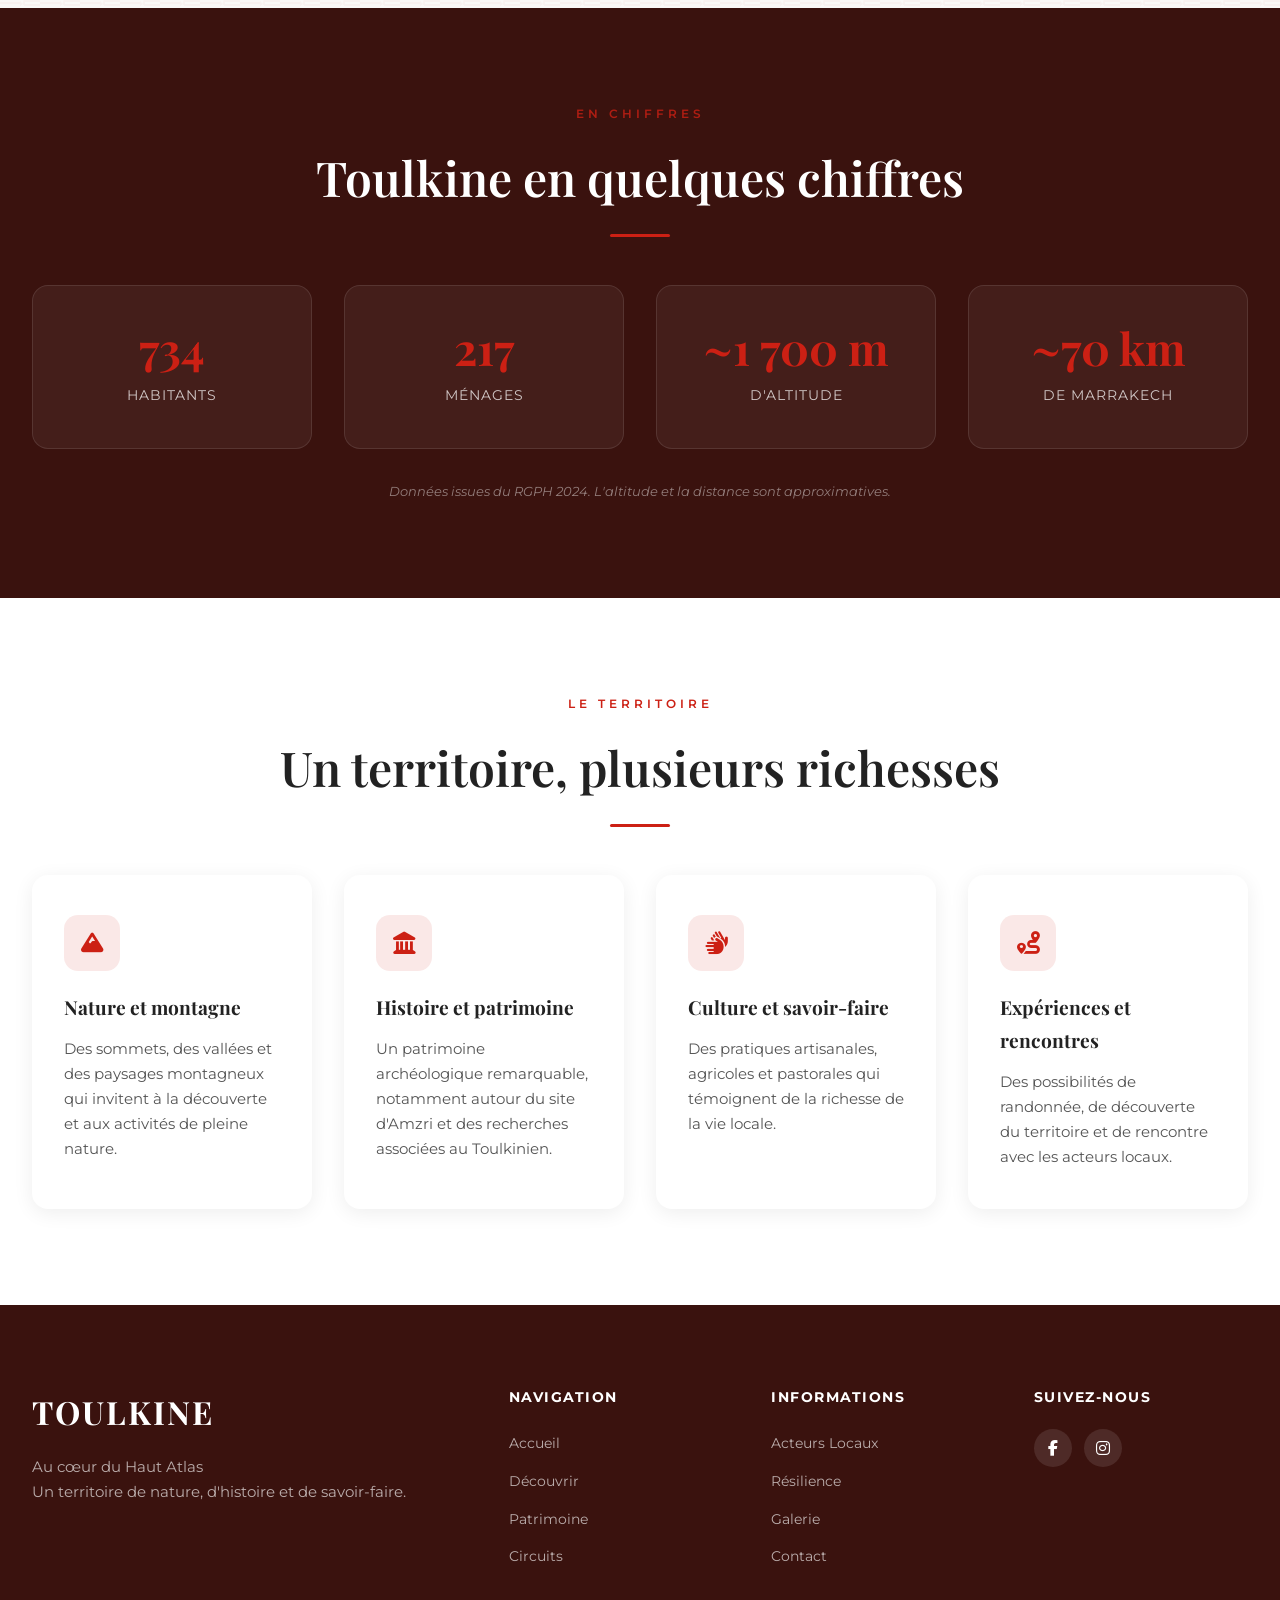
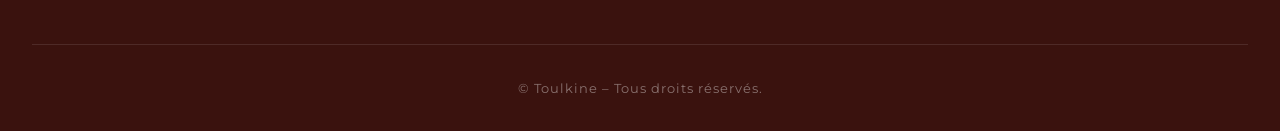
==== commit 3923ec1d: "Lighten hero overlay to reveal natural colors and brightness of the photo" ====
--- a/index.html
+++ b/index.html
@@ -4,7 +4,7 @@
     <meta charset="UTF-8">
     <meta name="viewport" content="width=device-width, initial-scale=1.0">
     <title>Toulkine – Au cœur du Haut Atlas</title>
-    <link rel="stylesheet" href="css/style.css?v=6">
+    <link rel="stylesheet" href="css/style.css?v=7">
     <link rel="stylesheet" href="https://cdnjs.cloudflare.com/ajax/libs/font-awesome/6.4.0/css/all.min.css">
 </head>
 <body>
--- a/css/style.css
+++ b/css/style.css
@@ -52,7 +52,7 @@
   top: 0;
   width: 100%;
   z-index: 1000;
-  background: linear-gradient(to bottom, rgba(0,0,0,0.65) 0%, rgba(0,0,0,0.2) 75%, transparent 100%);
+  background: linear-gradient(to bottom, rgba(0,0,0,0.45) 0%, transparent 100%);
   padding: 1.5rem 0;
 }
 
@@ -165,10 +165,10 @@
   inset: 0;
   background: linear-gradient(
     to bottom,
-    rgba(12, 6, 5, 0.45) 0%,
-    rgba(12, 6, 5, 0.5) 35%,
-    rgba(12, 6, 5, 0.7) 65%,
-    rgba(12, 6, 5, 0.88) 100%
+    rgba(0, 0, 0, 0.25) 0%,
+    rgba(0, 0, 0, 0.15) 35%,
+    rgba(0, 0, 0, 0.3) 70%,
+    rgba(0, 0, 0, 0.45) 100%
   );
 }
 
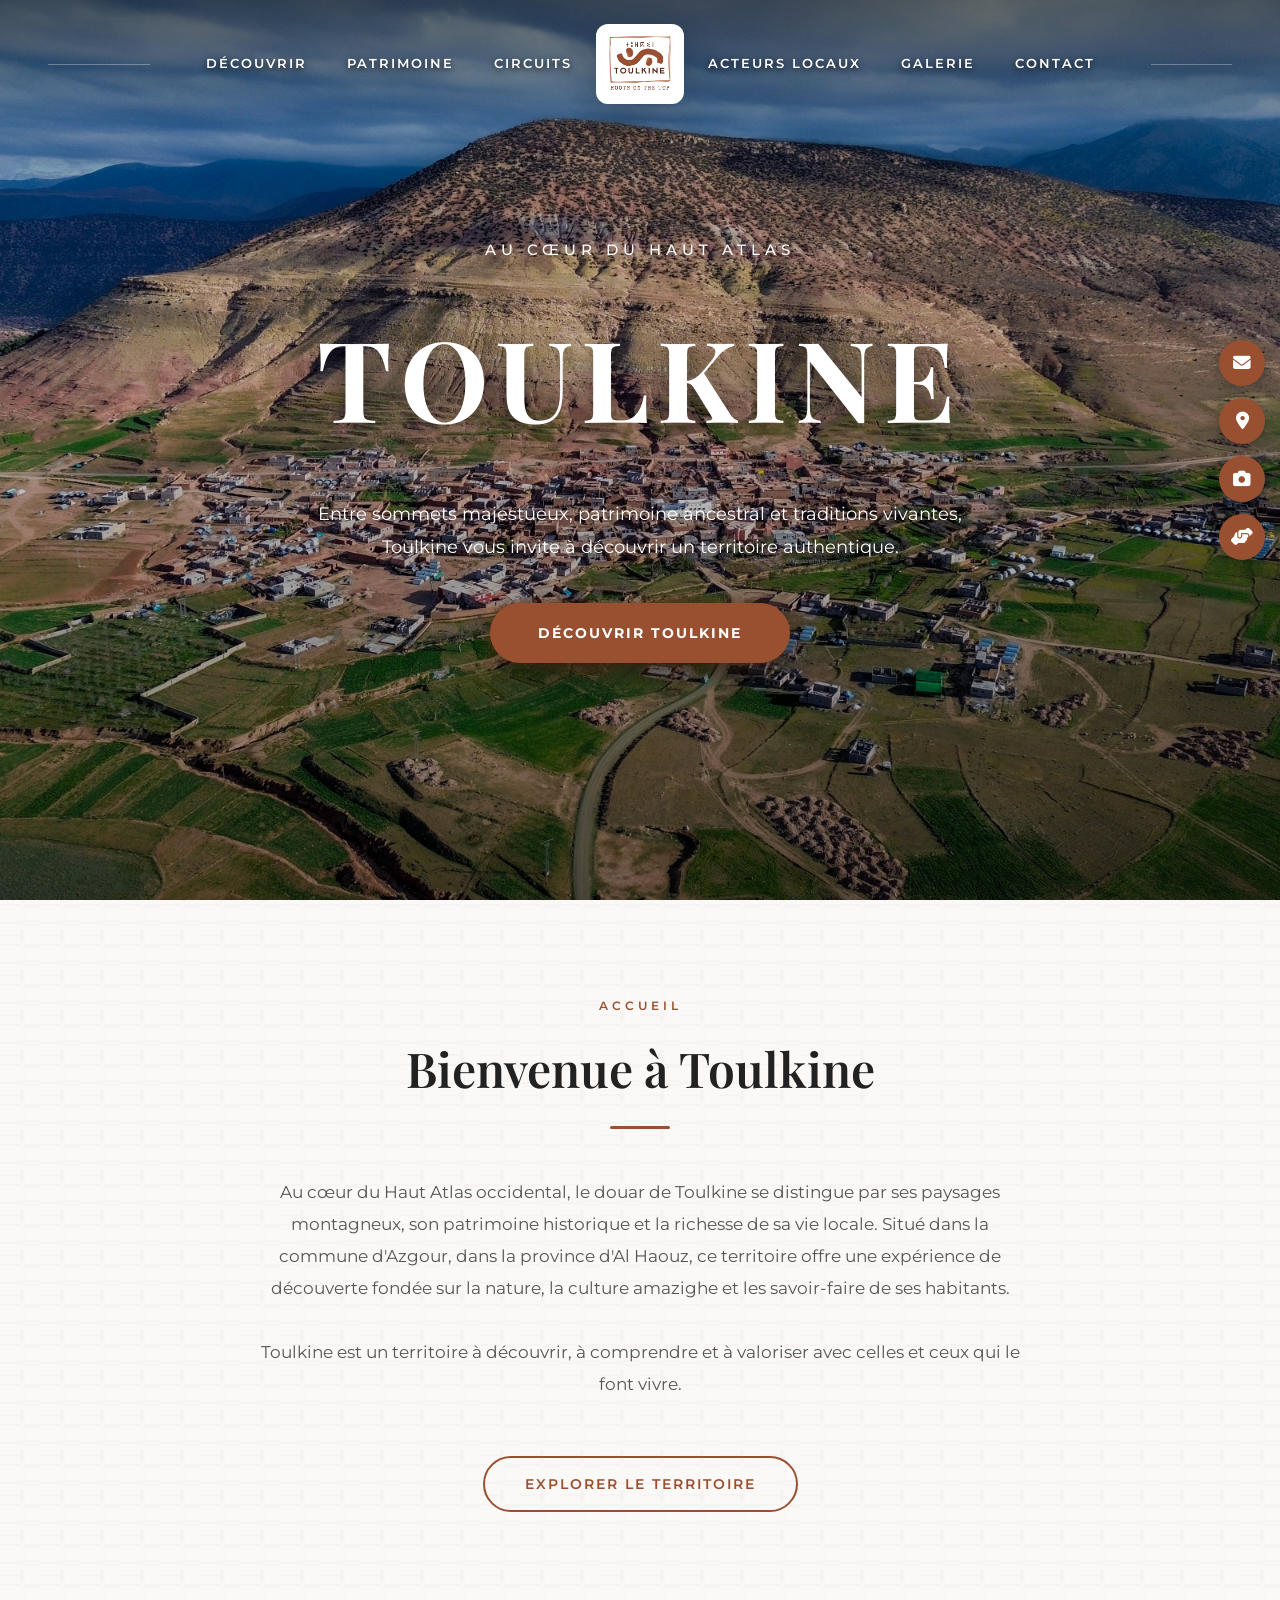
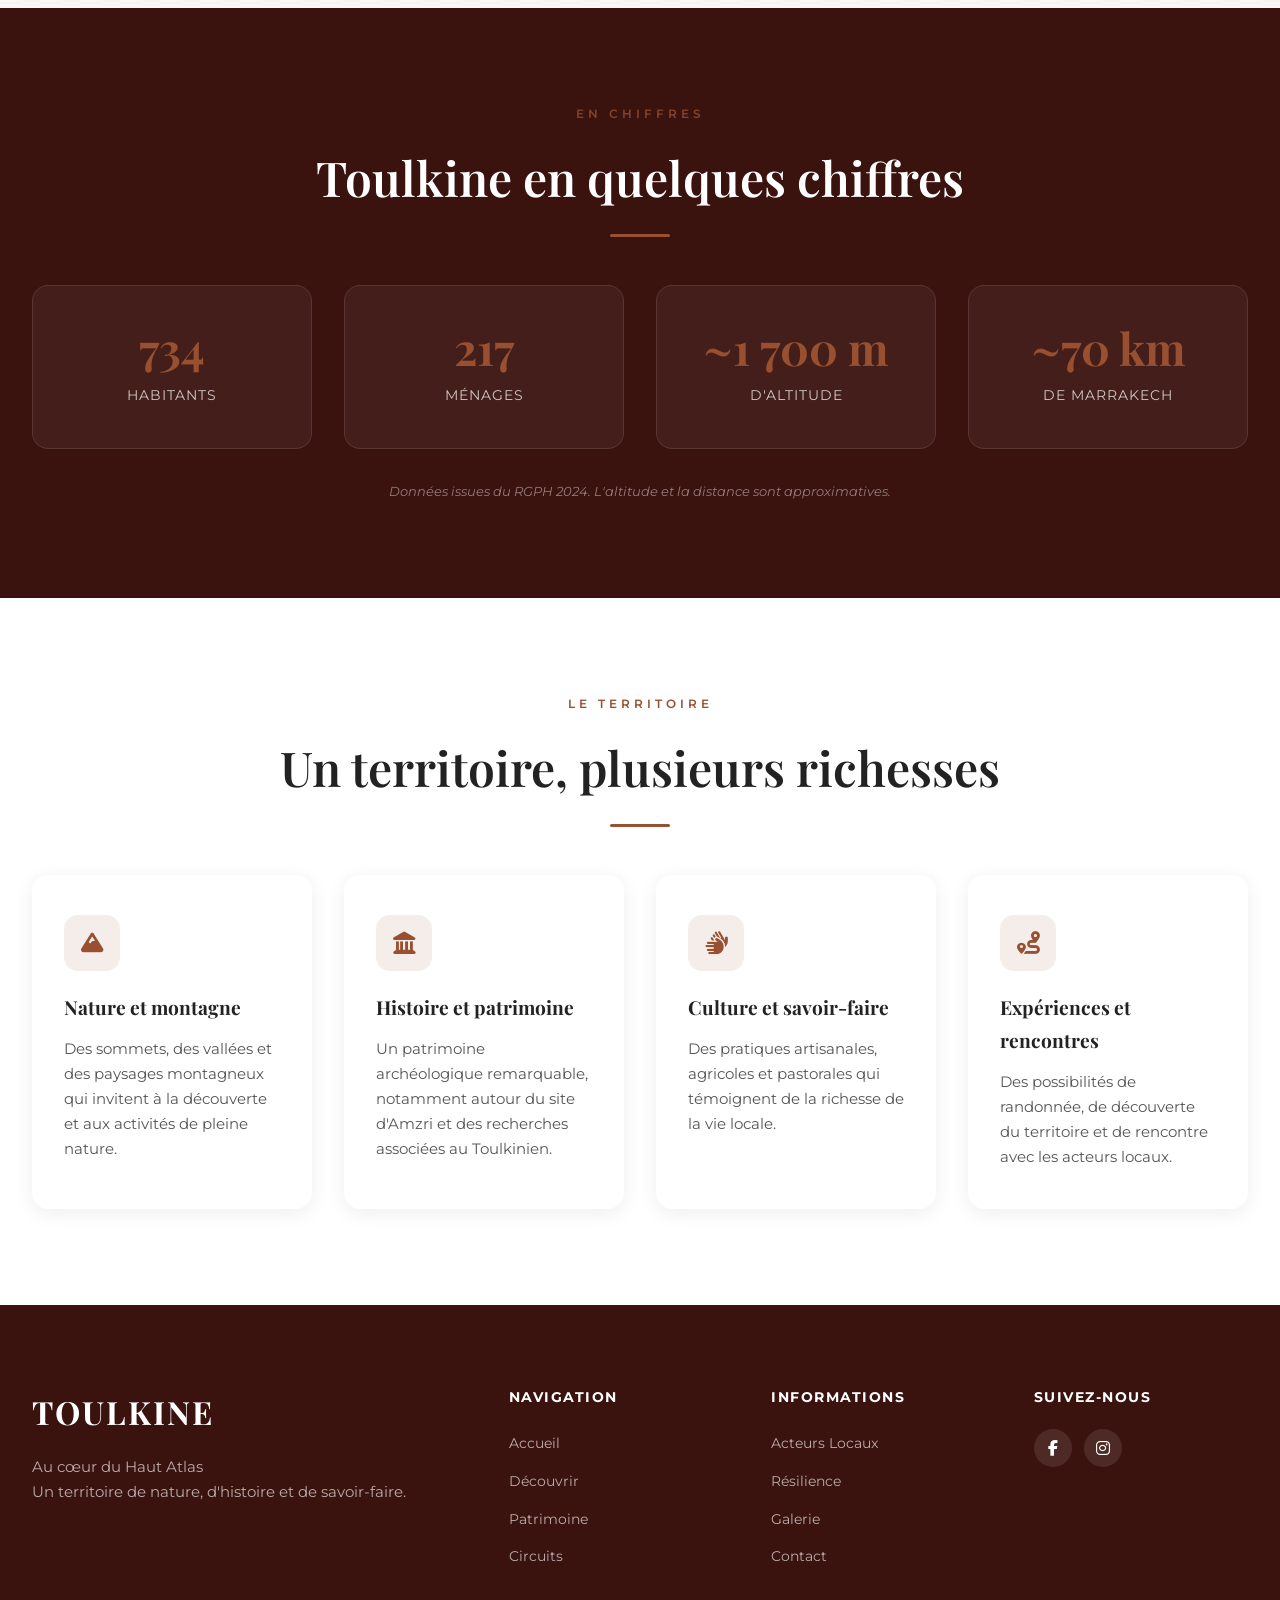
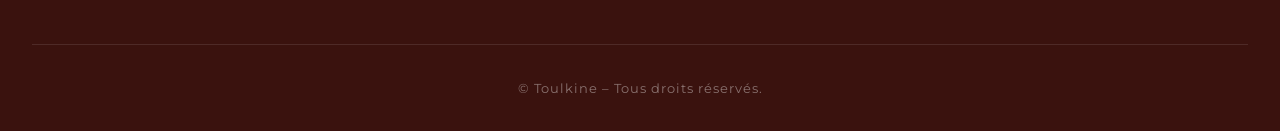
==== commit 8783f410: "Change primary color to #995030 (official Toulkine terracotta)" ====
--- a/index.html
+++ b/index.html
@@ -4,7 +4,7 @@
     <meta charset="UTF-8">
     <meta name="viewport" content="width=device-width, initial-scale=1.0">
     <title>Toulkine – Au cœur du Haut Atlas</title>
-    <link rel="stylesheet" href="css/style.css?v=7">
+    <link rel="stylesheet" href="css/style.css?v=8">
     <link rel="stylesheet" href="https://cdnjs.cloudflare.com/ajax/libs/font-awesome/6.4.0/css/all.min.css">
 </head>
 <body>
--- a/css/style.css
+++ b/css/style.css
@@ -2,8 +2,8 @@
 @import url('https://fonts.googleapis.com/css2?family=Playfair+Display:wght@400;500;600;700&family=Montserrat:wght@300;400;500;600;700&display=swap');
 
 :root {
-  --color-primary: #cc2014;
-  --color-primary-dark: #a0170e;
+  --color-primary: #995030;
+  --color-primary-dark: #7a3f24;
   --color-bg: #FFFFFF;
   --color-surface: #F9F8F6;
   --color-text: #222222;
@@ -33,7 +33,7 @@
 =========================== */
 .pattern-bg {
   background-color: #faf9f7;
-  background-image: url("data:image/svg+xml,%3Csvg width='40' height='40' viewBox='0 0 40 40' xmlns='http://www.w3.org/2000/svg'%3E%3Cpath d='M20 20.5V18H0v-2h20v-2.5L22.5 16 25 13.5V8h-2V6h2V3.5L22.5 1 20 3.5V6H0V4h20V1.5L22.5 -1 25 1.5V6h15V4H25v2h15v2H25v5.5L22.5 16 20 13.5V16H0v2h20v2.5L22.5 24 25 26.5V32h-2v2h2v2.5L22.5 41 20 38.5V36H0v-2h20v-2.5L22.5 29 25 31.5V26h15v-2H25v-2h15v-2H25v-5.5L22.5 24 20 26.5V24H0v-2h20z' fill='%23cc2014' fill-opacity='0.03' fill-rule='evenodd'/%3E%3C/svg%3E");
+  background-image: url("data:image/svg+xml,%3Csvg width='40' height='40' viewBox='0 0 40 40' xmlns='http://www.w3.org/2000/svg'%3E%3Cpath d='M20 20.5V18H0v-2h20v-2.5L22.5 16 25 13.5V8h-2V6h2V3.5L22.5 1 20 3.5V6H0V4h20V1.5L22.5 -1 25 1.5V6h15V4H25v2h15v2H25v5.5L22.5 16 20 13.5V16H0v2h20v2.5L22.5 24 25 26.5V32h-2v2h2v2.5L22.5 41 20 38.5V36H0v-2h20v-2.5L22.5 29 25 31.5V26h15v-2H25v-2h15v-2H25v-5.5L22.5 24 20 26.5V24H0v-2h20z' fill='%23995030' fill-opacity='0.03' fill-rule='evenodd'/%3E%3C/svg%3E");
 }
 
 /* ===========================
@@ -220,7 +220,7 @@
   text-transform: uppercase;
   font-weight: 700;
   letter-spacing: 2px;
-  box-shadow: 0 10px 25px rgba(0, 0, 0, 0.5), 0 4px 15px rgba(204, 32, 20, 0.5);
+  box-shadow: 0 10px 25px rgba(0, 0, 0, 0.5), 0 4px 15px rgba(153, 80, 48, 0.5);
   transition: all 0.3s ease;
 }
 
@@ -292,7 +292,7 @@
 }
 
 .section-label.light {
-  color: rgba(204,32,20,0.8);
+  color: rgba(153,80,48,0.8);
 }
 
 /* ===========================
@@ -455,7 +455,7 @@
 .richesse-icon {
   width: 56px;
   height: 56px;
-  background: rgba(204,32,20,0.1);
+  background: rgba(153,80,48,0.1);
   border-radius: 14px;
   display: flex;
   align-items: center;
@@ -610,7 +610,7 @@
   display: flex;
   gap: 1rem;
   align-items: flex-start;
-  background: rgba(204,32,20,0.06);
+  background: rgba(153,80,48,0.06);
   border-left: 4px solid var(--color-primary);
   border-radius: 8px;
   padding: 1.25rem 1.5rem;
@@ -669,7 +669,7 @@
 .circuit-icon {
   width: 64px;
   height: 64px;
-  background: rgba(204,32,20,0.08);
+  background: rgba(153,80,48,0.08);
   border-radius: 50%;
   display: flex;
   align-items: center;
@@ -1004,7 +1004,7 @@
   top: 0;
   bottom: 0;
   width: 2px;
-  background: rgba(204,32,20,0.4);
+  background: rgba(153,80,48,0.4);
 }
 
 .timeline-step {
@@ -1028,7 +1028,7 @@
   color: white;
   font-size: 0.8rem;
   flex-shrink: 0;
-  box-shadow: 0 0 0 4px rgba(204,32,20,0.2);
+  box-shadow: 0 0 0 4px rgba(153,80,48,0.2);
 }
 
 .step-content {
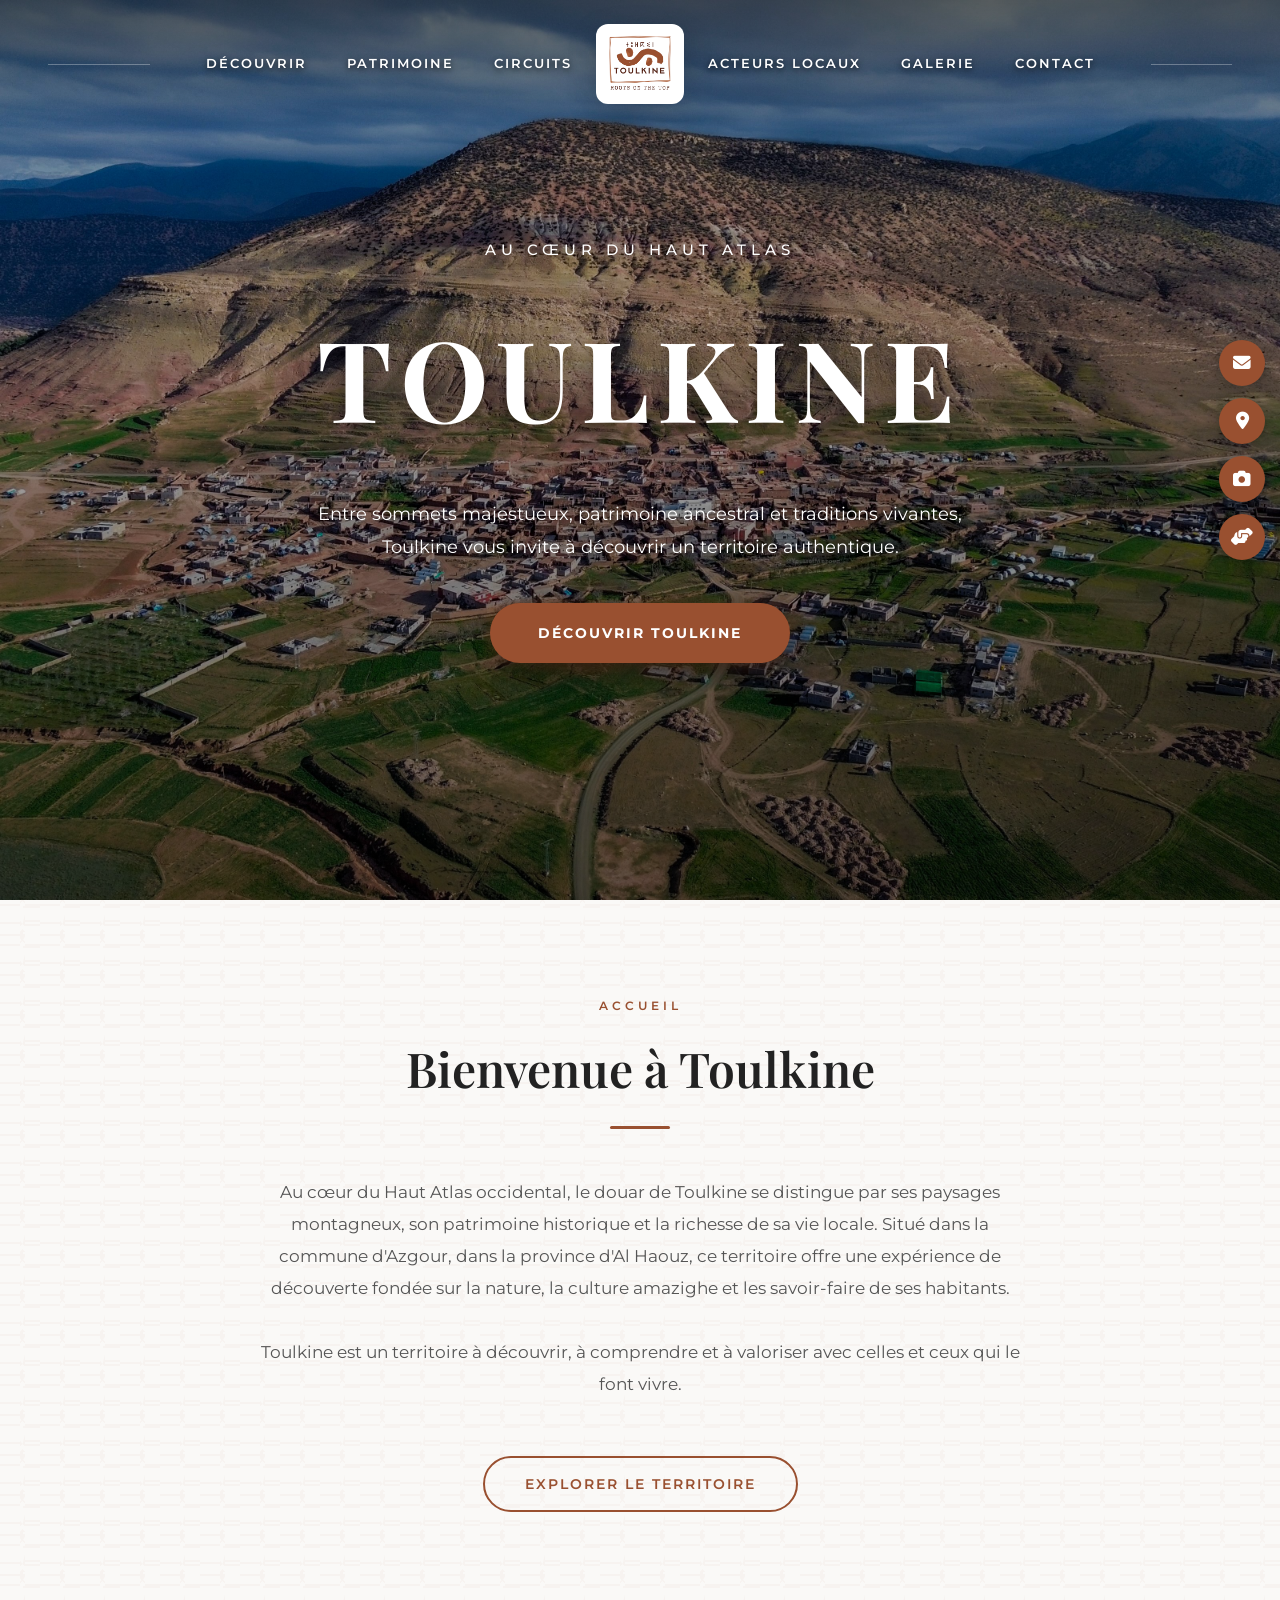
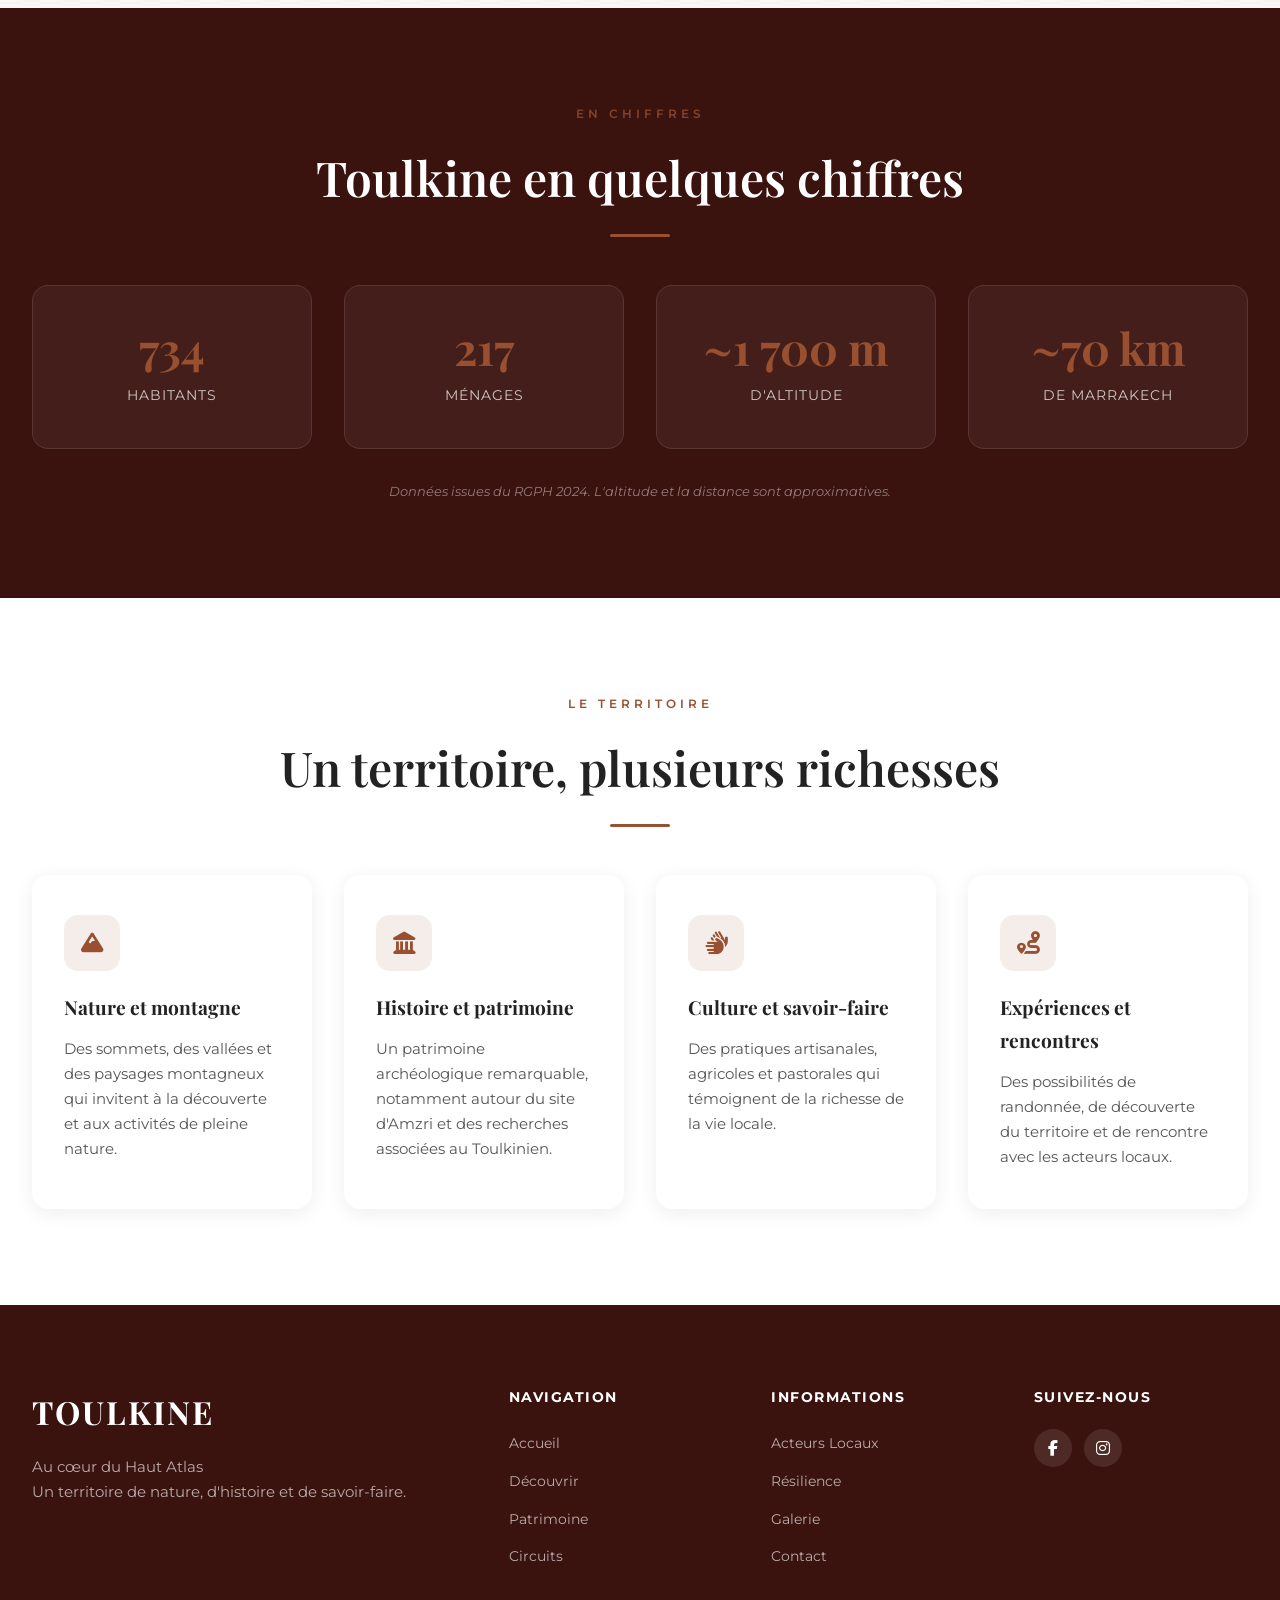
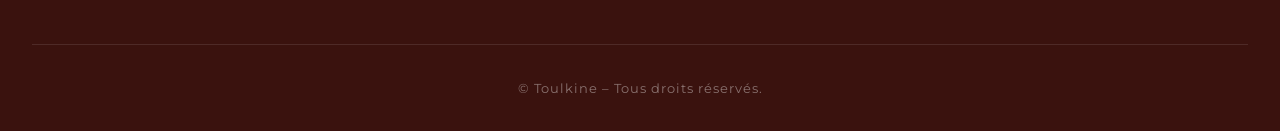
==== commit 1511c425: "Improve hero text contrast: stronger overlay and text shadows" ====
--- a/index.html
+++ b/index.html
@@ -4,7 +4,7 @@
     <meta charset="UTF-8">
     <meta name="viewport" content="width=device-width, initial-scale=1.0">
     <title>Toulkine – Au cœur du Haut Atlas</title>
-    <link rel="stylesheet" href="css/style.css?v=8">
+    <link rel="stylesheet" href="css/style.css?v=9">
     <link rel="stylesheet" href="https://cdnjs.cloudflare.com/ajax/libs/font-awesome/6.4.0/css/all.min.css">
 </head>
 <body>
--- a/css/style.css
+++ b/css/style.css
@@ -165,10 +165,10 @@
   inset: 0;
   background: linear-gradient(
     to bottom,
-    rgba(0, 0, 0, 0.25) 0%,
-    rgba(0, 0, 0, 0.15) 35%,
-    rgba(0, 0, 0, 0.3) 70%,
-    rgba(0, 0, 0, 0.45) 100%
+    rgba(0, 0, 0, 0.3) 0%,
+    rgba(0, 0, 0, 0.3) 35%,
+    rgba(0, 0, 0, 0.45) 70%,
+    rgba(0, 0, 0, 0.55) 100%
   );
 }
 
@@ -187,7 +187,7 @@
   margin-bottom: 1.2rem;
   display: block;
   font-weight: 500;
-  text-shadow: 0 2px 10px rgba(0, 0, 0, 0.4);
+  text-shadow: 0 2px 10px rgba(0, 0, 0, 0.6), 0 0 30px rgba(0, 0, 0, 0.3);
 }
 
 .hero h1 {
@@ -207,7 +207,7 @@
   margin: 0 auto 2.5rem;
   line-height: 1.8;
   font-weight: 400;
-  text-shadow: 0 2px 15px rgba(0, 0, 0, 0.4);
+  text-shadow: 0 2px 15px rgba(0, 0, 0, 0.6), 0 0 40px rgba(0, 0, 0, 0.3);
 }
 
 .hero-btn {
